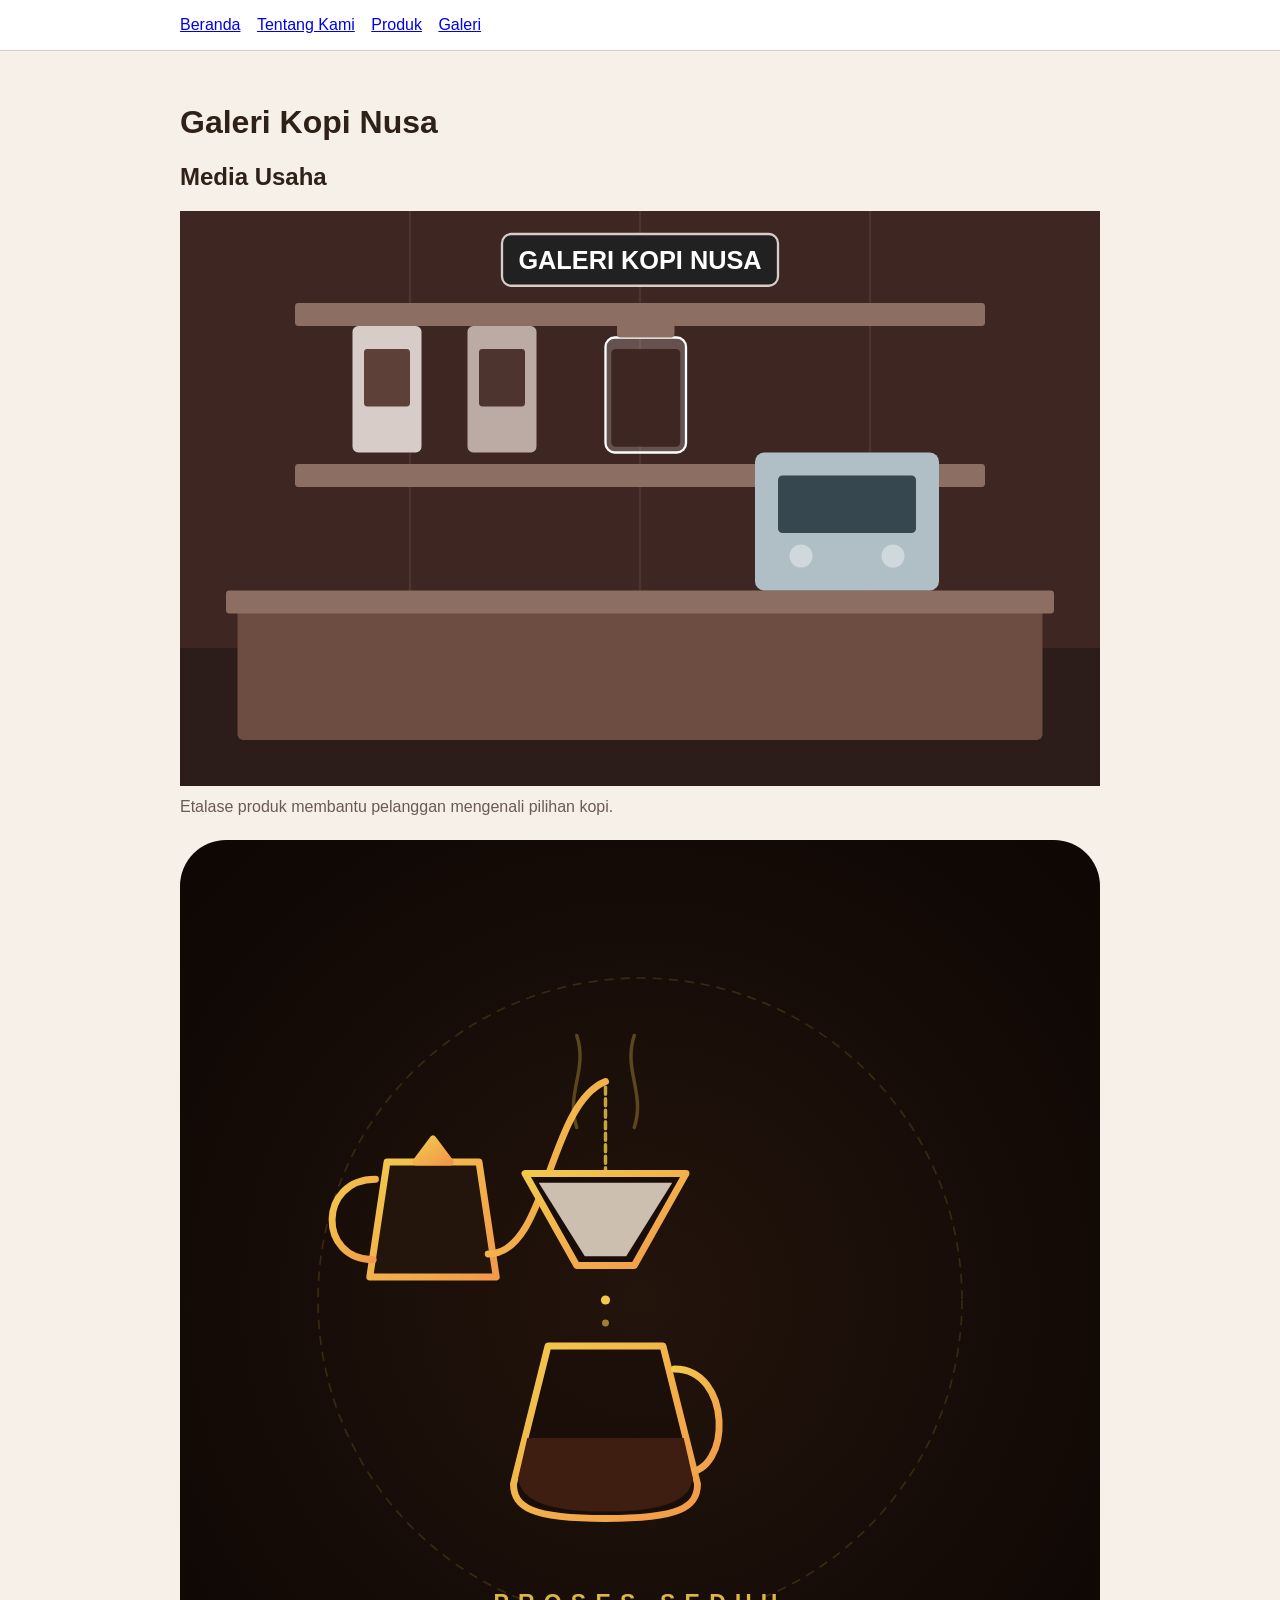
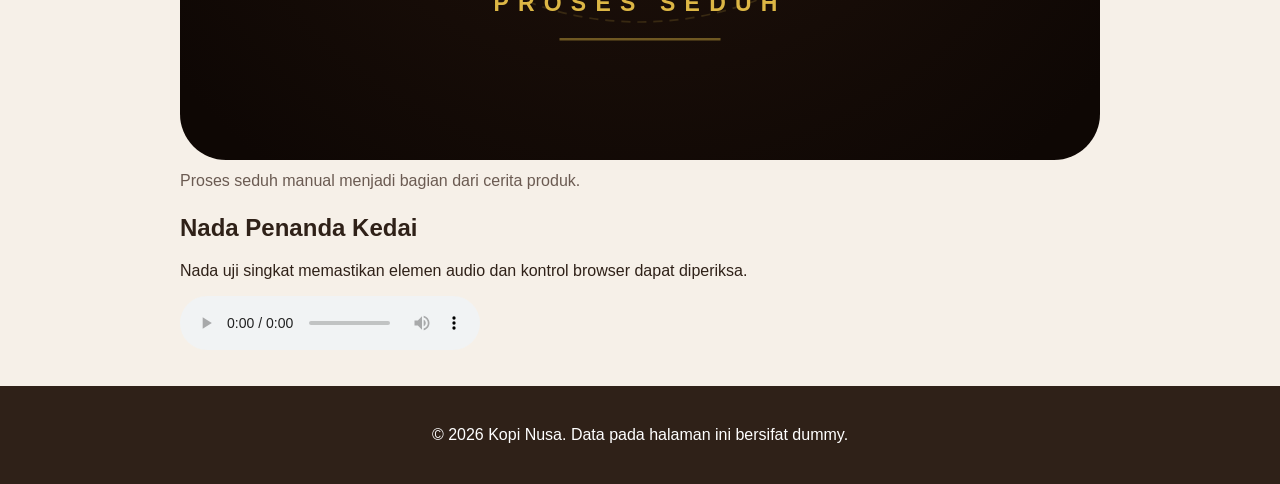
==== galeri.html @ 97c174e5 "feat: tambah medai dan tabel katalog" ====
<!DOCTYPE html>
<html lang="id">
<head>
  <meta charset="utf-8" />
  <meta name="viewport" content="width=device-width, initial-scale=1" />
  <title>Galeri Kopi Nusa - Website UMKM</title>
  <link rel="stylesheet" href="css/style.css">
</head>
<body>
  <a class="skip-link" href="#main">Lompati ke konten utama</a>
  
  <header class="site-header">
    <div class="header-inner">
      <nav class="nav" aria-label="Navigasi utama">
  <ul class="nav-list">
    <li><a href="index.html">Beranda</a></li>
    <li><a href="tentang.html">Tentang Kami</a></li>
    <li><a href="produk.html">Produk</a></li>
    <li><a href="galeri.html">Galeri</a></li>
  </ul>
</nav>
    </div>
  </header>

  <main id="main" class="page">
    <h1>Galeri Kopi Nusa</h1>

    <section aria-labelledby="media-title">
      <h2 id="media-title">Media Usaha</h2>
      <div class="gallery-list">
        <figure class="media-card">
          <img src="assets/images/etalase-kopi.svg" alt="Etalase Kopi Nusa berisi kemasan kopi lokal" />
          <figcaption>Etalase produk membantu pelanggan mengenali pilihan kopi.</figcaption>
        </figure>
        <figure class="media-card">
          <img src="assets/images/proses-seduh.svg" alt="Barista menuang air panas ke dripper kopi" />
          <figcaption>Proses seduh manual menjadi bagian dari cerita produk.</figcaption>
        </figure>
      </div>
    </section>

    <section aria-labelledby="audio-title">
  <h2 id="audio-title">Nada Penanda Kedai</h2>
  <p id="audio-note">Nada uji singkat memastikan elemen audio dan kontrol browser dapat diperiksa.</p>
  
  <audio controls aria-describedby="audio-note">
    <source src="assets/audio/suasana-kedai.mp3" type="audio/mpeg">
    <source src="assets/audio/suasana-kedai.mp3" type="audio/mp3">
    Browser Anda tidak mendukung pemutar audio.
  </audio>
</section>
  </main>

  <footer class="site-footer">
    <p>&copy; 2026 Kopi Nusa. Data pada halaman ini bersifat dummy.</p>
  </footer>
</body>
</html>
---- css/style.css ----
body {
  margin: 0;
  color: #2f2118;
  background: #f6f0e8;
  font-family: Arial, sans-serif;
}

.page {
  max-width: 920px;
  margin: 0 auto;
  padding: 32px 20px;
}

.hero {
  padding: 36px;
  color: white;
  background: #6f3b1f;
  border-radius: 24px;
}

.eyebrow {
  margin: 0 0 8px;
  letter-spacing: 0.14em;
  text-transform: uppercase;
}

.products {
  padding-left: 1.2rem;
}

button {
  padding: 12px 18px;
  color: #2f2118;
  font-weight: 700;
  cursor: pointer;
  background: #ffd166;
  border: 0;
  border-radius: 999px;
}

.skip-link { position: absolute; left: -9999px; padding: 8px 12px; color: white; background: #2f2118; }
.skip-link:focus { top: 8px; left: 8px; }
.site-header { padding: 16px 20px; background: white; border-bottom: 1px solid #dccbbc; }
.nav { max-width: 920px; margin: 0 auto; }
.brand { display: inline-block; margin-bottom: 8px; color: #4b2715; font-weight: 800; text-decoration: none; }
.nav ul { padding: 0; margin: 0; list-style: none; }
.nav li { display: inline-block; margin-right: 12px; }
.nav a[aria-current="page"] { font-weight: 800; }
a:focus-visible,
button:focus-visible { outline: 3px solid #2563eb; outline-offset: 3px; }
.site-footer { padding: 24px 20px; color: white; text-align: center; background: #2f2118; }

img { max-width: 100%; height: auto; }
figure { margin: 0 0 24px; }
figcaption { margin-top: 8px; color: #6b5b52; }
table { width: 100%; border-collapse: collapse; }
caption { margin-bottom: 8px; font-weight: 700; text-align: left; }
th,
td { padding: 10px; text-align: left; border: 1px solid #dccbbc; }
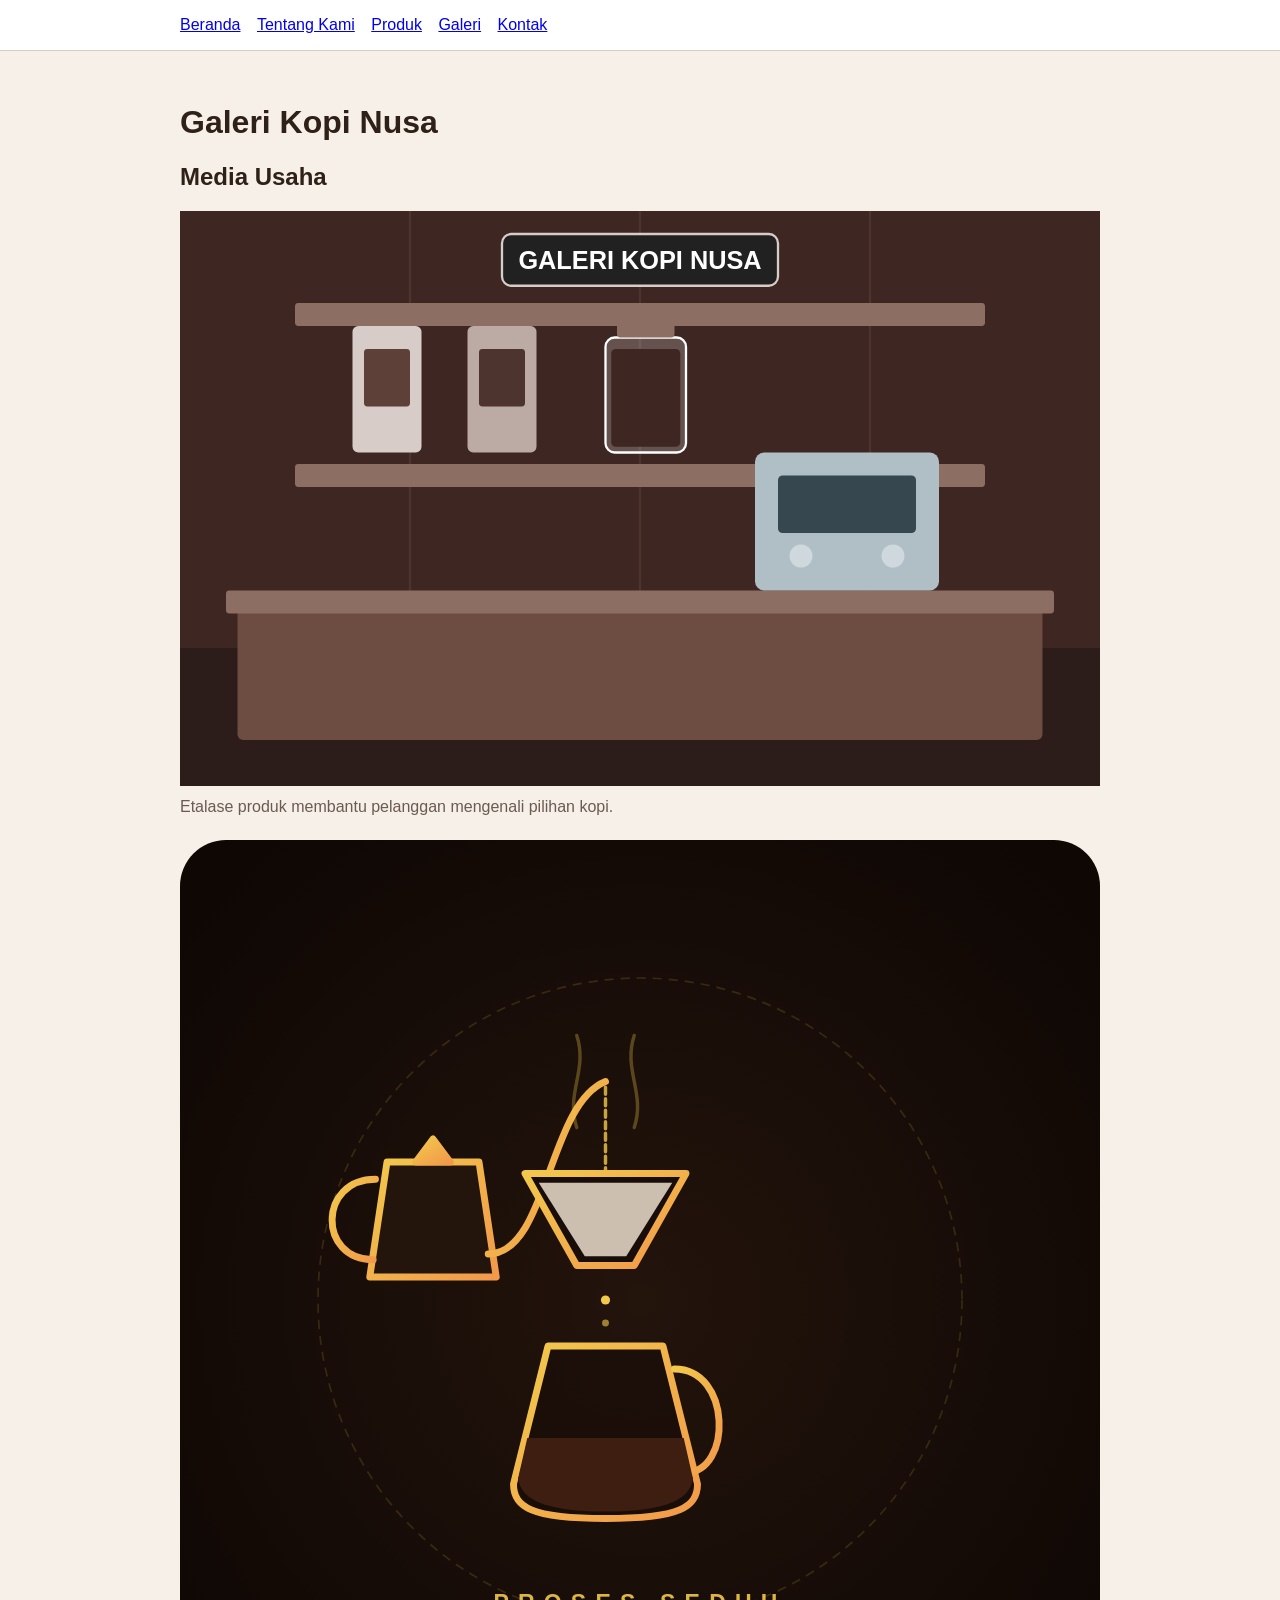
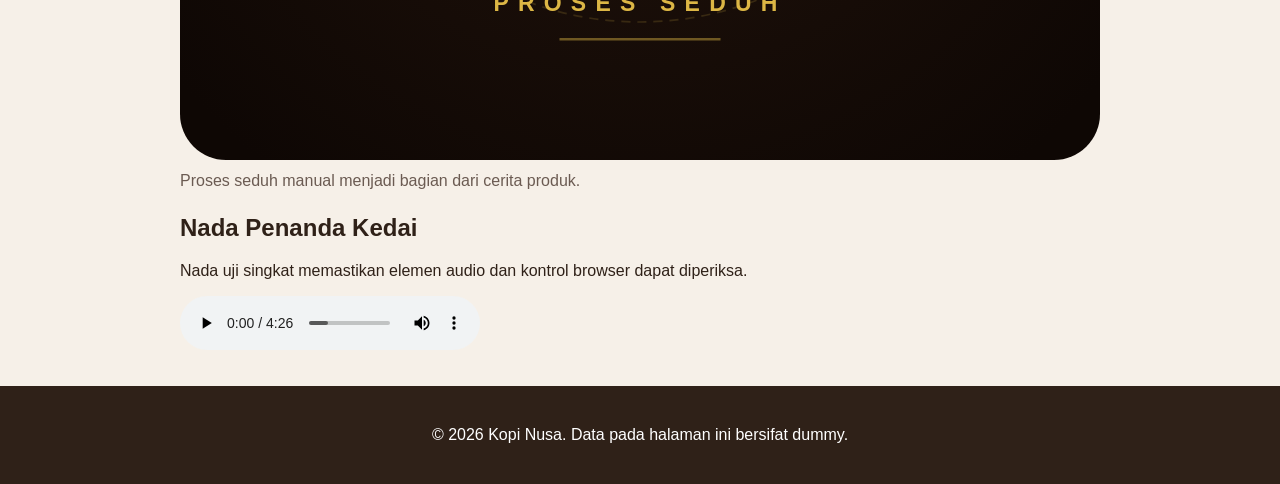
==== commit 1068592b: "feat: tambah form kontak aksesibel dan preview" ====
--- a/galeri.html
+++ b/galeri.html
@@ -17,6 +17,7 @@
     <li><a href="tentang.html">Tentang Kami</a></li>
     <li><a href="produk.html">Produk</a></li>
     <li><a href="galeri.html">Galeri</a></li>
+    <li><a href="kontak.html">Kontak</a></li>
   </ul>
 </nav>
     </div>
@@ -44,8 +45,8 @@
   <p id="audio-note">Nada uji singkat memastikan elemen audio dan kontrol browser dapat diperiksa.</p>
   
   <audio controls aria-describedby="audio-note">
-    <source src="assets/audio/suasana-kedai.mp3" type="audio/mpeg">
-    <source src="assets/audio/suasana-kedai.mp3" type="audio/mp3">
+    <source src="assets/audio/suasana-kopi.mp3" type="audio/mpeg">
+    <source src="assets/audio/suasana-kopi.mp3" type="audio/mp3">
     Browser Anda tidak mendukung pemutar audio.
   </audio>
 </section>
--- a/css/style.css
+++ b/css/style.css
@@ -56,4 +56,9 @@
 table { width: 100%; border-collapse: collapse; }
 caption { margin-bottom: 8px; font-weight: 700; text-align: left; }
 th,
-td { padding: 10px; text-align: left; border: 1px solid #dccbbc; }+td { padding: 10px; text-align: left; border: 1px solid #dccbbc; }
+
+.field { margin-bottom: 16px; }
+.field label { display: block; margin-bottom: 6px; }
+fieldset { margin: 0 0 16px; }
+#preview-form { padding: 16px; white-space: pre-wrap; background: white; border: 1px solid #dccbbc; }
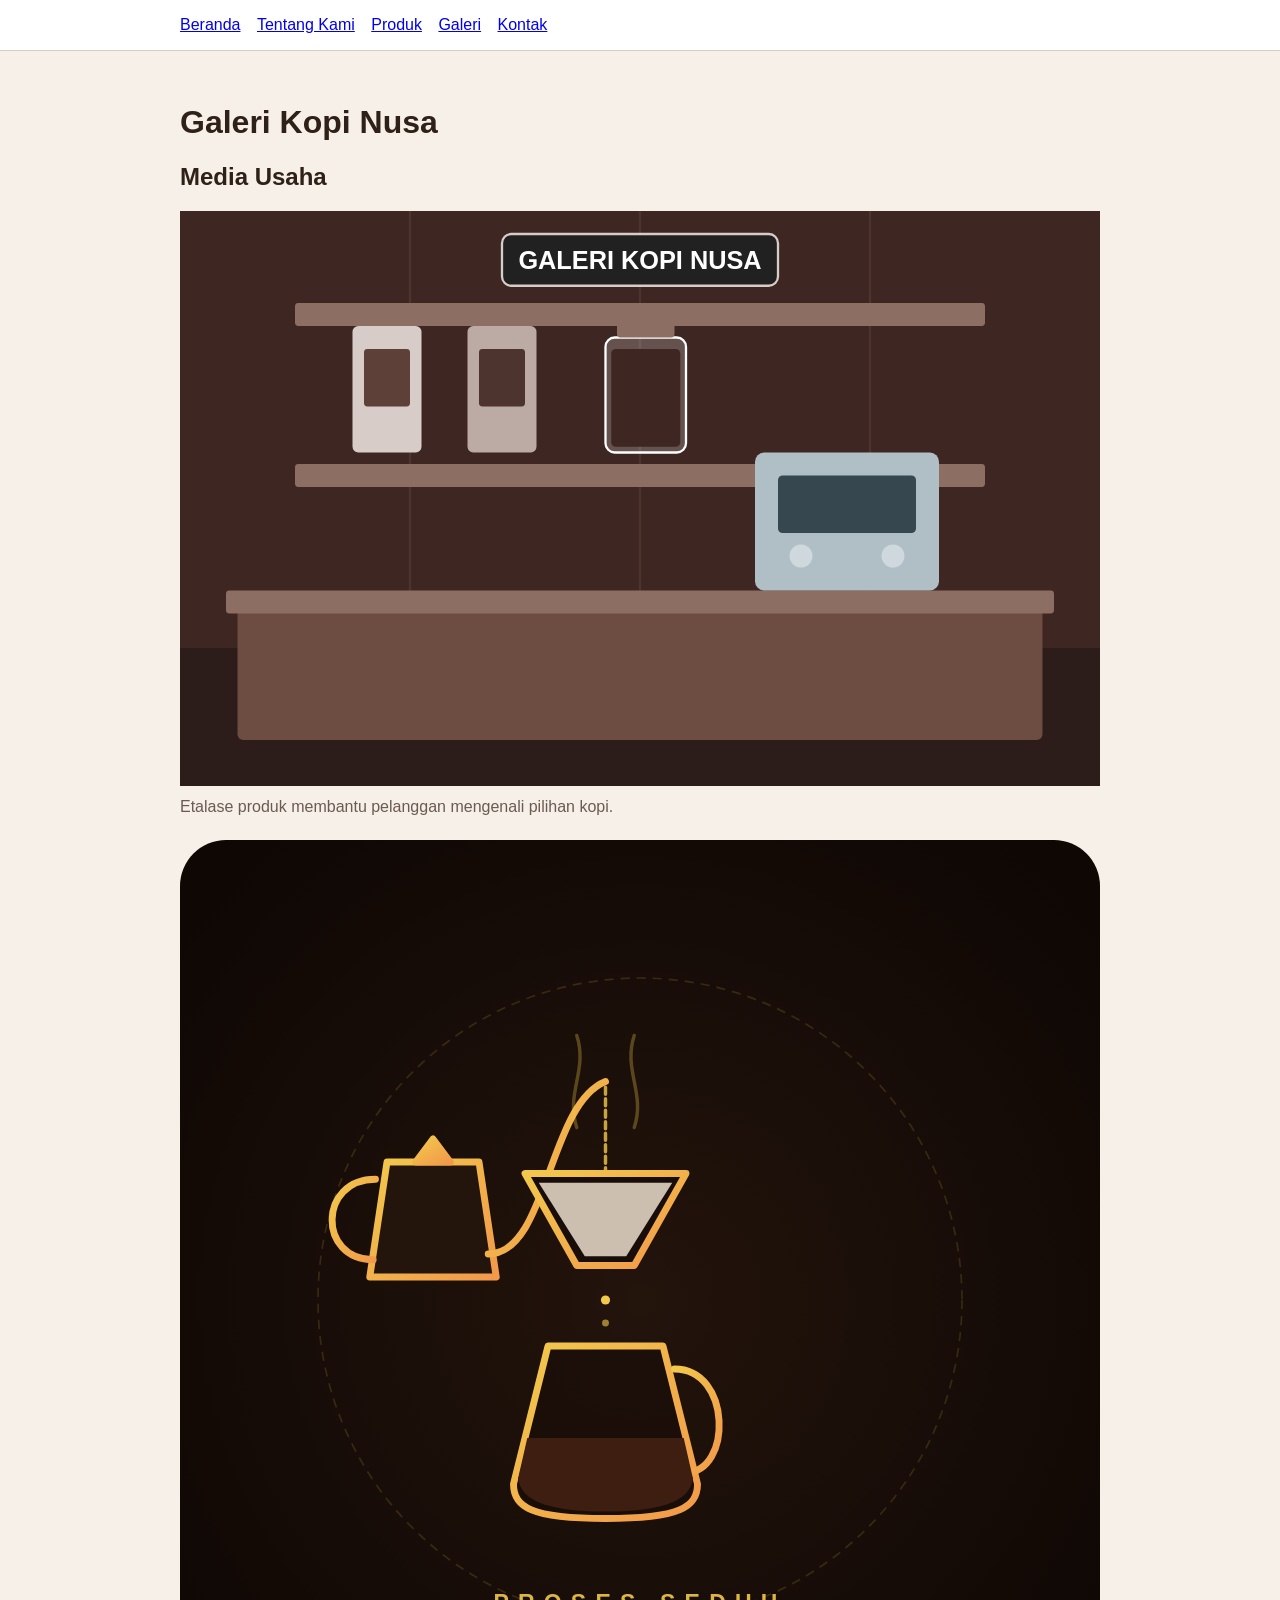
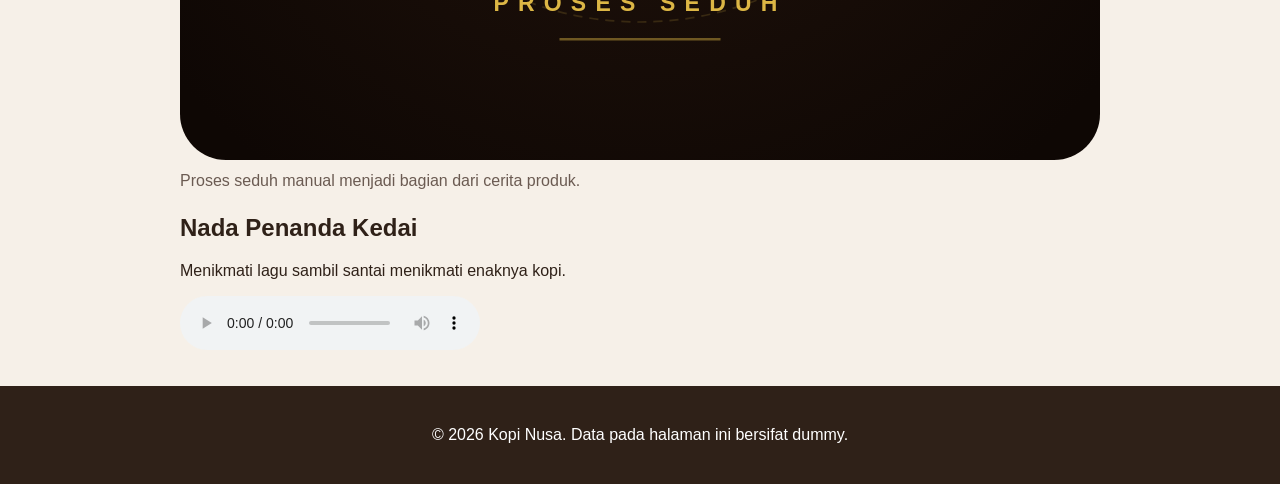
==== commit 958aba68: "feat: tambah media dan tabel katalog" ====
--- a/galeri.html
+++ b/galeri.html
@@ -42,13 +42,13 @@
 
     <section aria-labelledby="audio-title">
   <h2 id="audio-title">Nada Penanda Kedai</h2>
-  <p id="audio-note">Nada uji singkat memastikan elemen audio dan kontrol browser dapat diperiksa.</p>
-  
-  <audio controls aria-describedby="audio-note">
-    <source src="assets/audio/suasana-kopi.mp3" type="audio/mpeg">
-    <source src="assets/audio/suasana-kopi.mp3" type="audio/mp3">
-    Browser Anda tidak mendukung pemutar audio.
-  </audio>
+  <p id="audio-note">Menikmati lagu sambil santai menikmati enaknya kopi.</p>
+
+  <audio controls aria-describedby="audio-note" preload="auto">
+  <source src="assets/audio/suasana-kopi.mp3" type="audio/mpeg">
+  <source src="assets/audio/suasana-kopi.mp3" type="audio/mp3">
+  Browser Anda tidak mendukung pemutar audio.
+</audio>
 </section>
   </main>
 
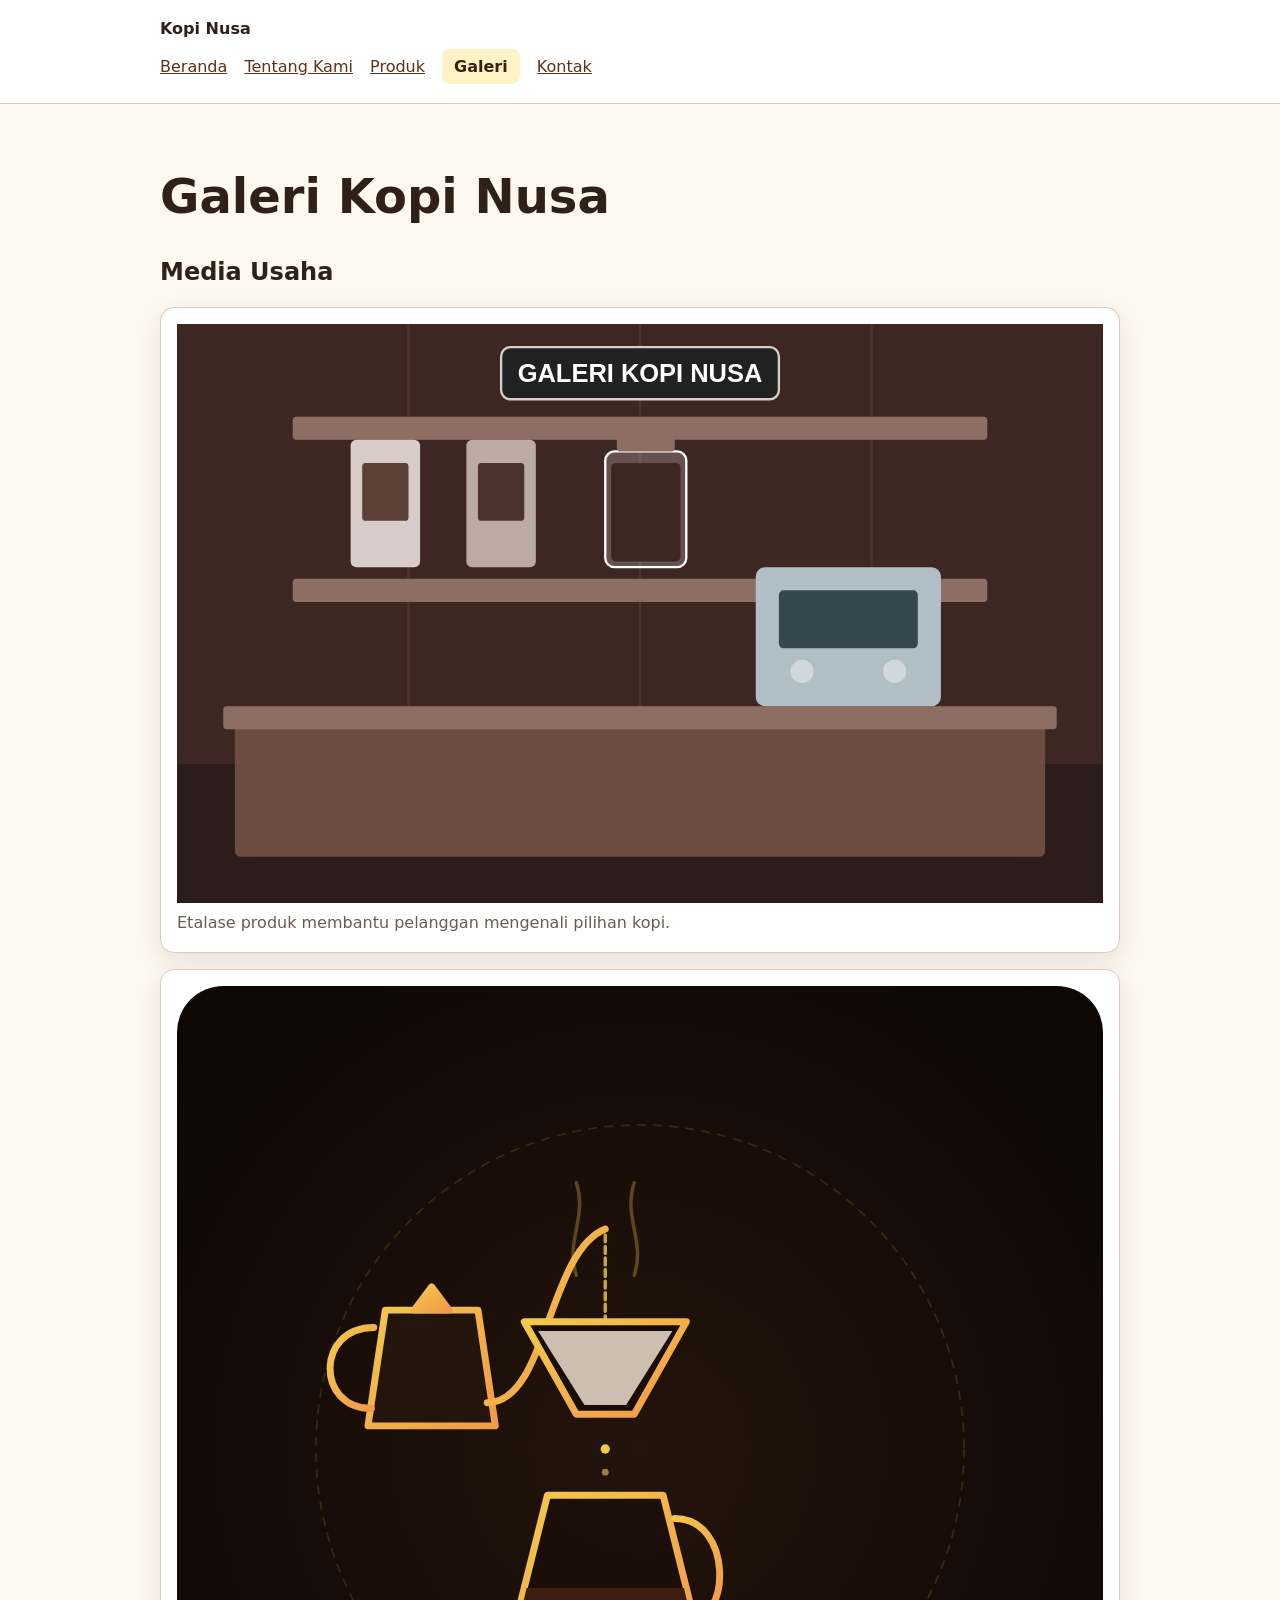
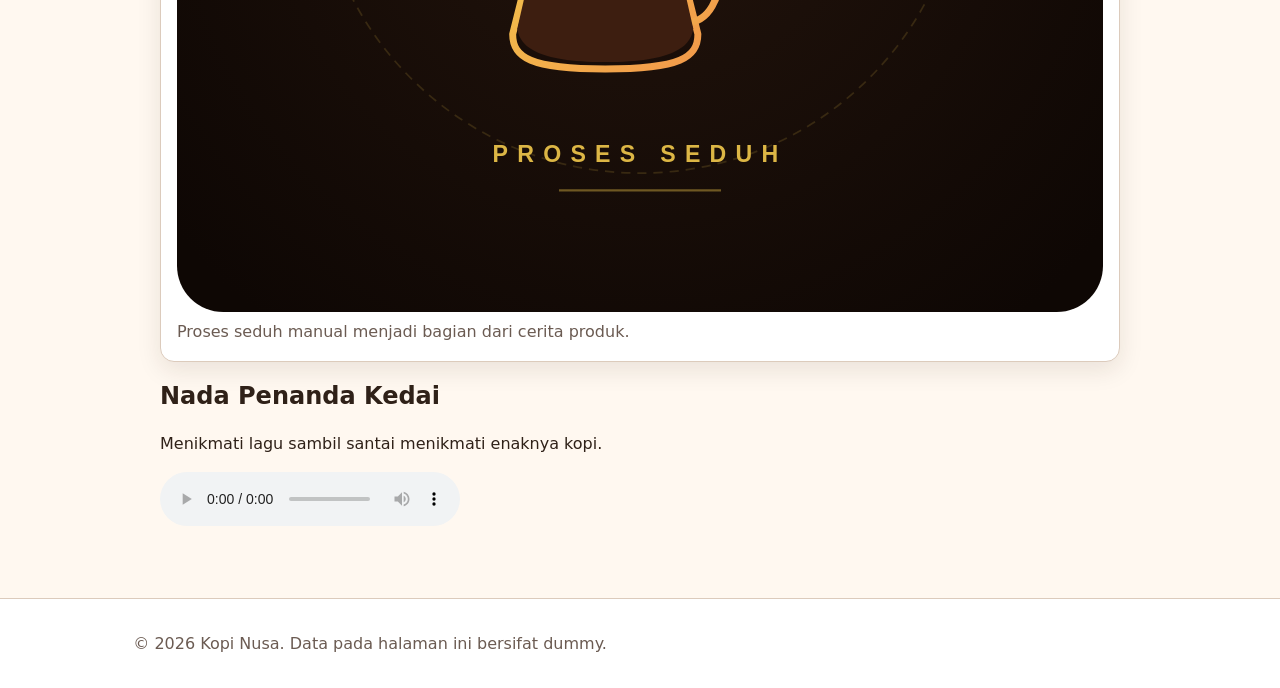
==== commit 98000e90: "feat: bangun fondasi css dan design token" ====
--- a/galeri.html
+++ b/galeri.html
@@ -10,17 +10,16 @@
   <a class="skip-link" href="#main">Lompati ke konten utama</a>
   
   <header class="site-header">
-    <div class="header-inner">
-      <nav class="nav" aria-label="Navigasi utama">
-  <ul class="nav-list">
-    <li><a href="index.html">Beranda</a></li>
-    <li><a href="tentang.html">Tentang Kami</a></li>
-    <li><a href="produk.html">Produk</a></li>
-    <li><a href="galeri.html">Galeri</a></li>
-    <li><a href="kontak.html">Kontak</a></li>
-  </ul>
-</nav>
-    </div>
+    <nav class="nav" aria-label="Navigasi utama">
+      <a class="brand" href="index.html">Kopi Nusa</a>
+      <ul>
+        <li><a href="index.html">Beranda</a></li>
+        <li><a href="tentang.html">Tentang Kami</a></li>
+        <li><a href="produk.html">Produk</a></li>
+        <li><a aria-current="page" href="galeri.html">Galeri</a></li>
+        <li><a href="kontak.html">Kontak</a></li>
+      </ul>
+    </nav>
   </header>
 
   <main id="main" class="page">
@@ -41,15 +40,15 @@
     </section>
 
     <section aria-labelledby="audio-title">
-  <h2 id="audio-title">Nada Penanda Kedai</h2>
-  <p id="audio-note">Menikmati lagu sambil santai menikmati enaknya kopi.</p>
+      <h2 id="audio-title">Nada Penanda Kedai</h2>
+      <p id="audio-note">Menikmati lagu sambil santai menikmati enaknya kopi.</p>
 
-  <audio controls aria-describedby="audio-note" preload="auto">
-  <source src="assets/audio/suasana-kopi.mp3" type="audio/mpeg">
-  <source src="assets/audio/suasana-kopi.mp3" type="audio/mp3">
-  Browser Anda tidak mendukung pemutar audio.
-</audio>
-</section>
+      <audio controls aria-describedby="audio-note" preload="auto">
+        <source src="assets/audio/suasana-kopi.mp3" type="audio/mpeg">
+        <source src="assets/audio/suasana-kopi.mp3" type="audio/mp3">
+        Browser Anda tidak mendukung pemutar audio.
+      </audio>
+    </section>
   </main>
 
   <footer class="site-footer">
--- a/css/style.css
+++ b/css/style.css
@@ -1,64 +1,341 @@
+/* ==========================================================================
+   1. REGISTRASI DESIGN TOKENS (VARIABEL CSS)
+   ========================================================================== */
+:root {
+  /* Skema Warna Utama & Netral */
+  --color-primary: #5c3219;
+  --color-primary-strong: #3b1e0e;
+  --color-text: #2f2118;
+  --color-muted: #6b5b52;
+  --color-surface: #ffffff;
+  --color-surface-soft: #fff8f0;
+  --color-border: #dccbbc;
+  --color-focus: #1d4ed8;
+
+  /* Variasi Warna Aksesibilitas & Pesan Status */
+  --color-accent: #d97706;
+  --color-accent-hover: #b45309;
+  --color-success: #15803d;
+  --color-danger: #b91c1c;
+
+  /* Sistem Spacing / Jarak Elemen */
+  --space-1: 0.5rem;
+  --space-2: 0.75rem;
+  --space-3: 1rem;
+  --space-4: 1.5rem;
+  --space-5: 2rem;
+  --space-xl: 3rem;
+
+  /* Sistem Border Radius / Sudut Komponen */
+  --radius-sm: 0.5rem;
+  --radius-md: 0.875rem;
+  --radius-lg: 1.25rem;
+
+  /* Elevasi & Efek Bayangan */
+  --shadow-card: 0 0.5rem 1.5rem rgb(47 33 24 / 0.1);
+}
+
+/* ==========================================================================
+   2. ATURAN DASAR & RESET STYLES
+   ========================================================================== */
+*,
+*::before,
+*::after {
+  box-sizing: border-box;
+}
+
+html {
+  color-scheme: light;
+}
+
 body {
   margin: 0;
-  color: #2f2118;
-  background: #f6f0e8;
-  font-family: Arial, sans-serif;
-}
-
+  color: var(--color-text);
+  background: var(--color-surface-soft);
+  font-family: system-ui, -apple-system, BlinkMacSystemFont, "Segoe UI", sans-serif;
+  font-size: 1rem;
+  line-height: 1.6;
+}
+
+img {
+  max-width: 100%;
+  height: auto;
+}
+
+a {
+  color: var(--color-primary);
+}
+
+a:hover {
+  color: var(--color-primary-strong);
+}
+
+/* Aksesibilitas Indikator Fokus Keyboard */
+:focus-visible {
+  outline: 3px solid var(--color-focus);
+  outline-offset: 3px;
+}
+
+.skip-link {
+  position: absolute;
+  top: -5rem;
+  left: var(--space-3);
+  padding: var(--space-2) var(--space-3);
+  color: var(--color-surface);
+  background: var(--color-text);
+}
+
+.skip-link:focus {
+  top: var(--space-3);
+}
+
+/* ==========================================================================
+   3. KOMPONEN LAYOUT UTAMA
+   ========================================================================== */
+.site-header,
+.site-footer {
+  padding: var(--space-3) var(--space-4);
+  background: var(--color-surface);
+  border-bottom: 1px solid var(--color-border);
+}
+
+.site-footer {
+  margin-top: var(--space-5);
+  color: var(--color-muted);
+  text-align: center;
+  border-top: 1px solid var(--color-border);
+  border-bottom: 0;
+}
+
+.nav,
 .page {
-  max-width: 920px;
-  margin: 0 auto;
-  padding: 32px 20px;
+  width: min(100% - 2rem, 60rem);
+  margin-inline: auto;
+}
+
+.brand {
+  display: inline-block;
+  margin-bottom: var(--space-2);
+  color: var(--color-text);
+  font-weight: 800;
+  text-decoration: none;
+}
+
+.nav ul {
+  padding: 0;
+  margin: 0;
+  list-style: none;
+}
+
+.nav li {
+  display: inline-block;
+  margin: 0 var(--space-2) var(--space-1) 0;
+}
+
+.nav a[aria-current="page"] {
+  padding: var(--space-1) var(--space-2);
+  color: var(--color-primary-strong);
+  font-weight: 700;
+  text-decoration: none;
+  background: #fef3c7;
+  border-radius: var(--radius-sm);
+}
+
+.page {
+  padding-block: var(--space-5);
 }
 
 .hero {
-  padding: 36px;
-  color: white;
-  background: #6f3b1f;
-  border-radius: 24px;
+  padding: var(--space-xl);
+  color: var(--color-surface);
+  background: var(--color-primary);
+  border-radius: var(--radius-lg);
+}
+
+/* ==========================================================================
+   4. TIPOGRAFI & TEKS
+   ========================================================================== */
+h1,
+h2,
+h3 {
+  line-height: 1.2;
+  text-wrap: balance;
+}
+
+h1 {
+  font-size: clamp(2rem, 6vw, 3rem);
+}
+
+p,
+li {
+  max-width: 68ch;
 }
 
 .eyebrow {
-  margin: 0 0 8px;
-  letter-spacing: 0.14em;
+  color: var(--color-primary);
+  font-weight: 800;
+  letter-spacing: 0.08em;
   text-transform: uppercase;
 }
 
-.products {
-  padding-left: 1.2rem;
-}
-
+.hero .eyebrow {
+  color: #fef3c7;
+}
+
+.price {
+  color: var(--color-primary-strong);
+  font-weight: 800;
+}
+
+/* ==========================================================================
+   5. STYLING TOMBOL & SPESIFISITAS (CASCADE)
+   ========================================================================== */
+/* Style Tombol Default / Global */
+.button,
 button {
-  padding: 12px 18px;
-  color: #2f2118;
+  display: inline-block;
+  padding: var(--space-2) var(--space-3);
+  color: var(--color-surface);
+  font: inherit;
   font-weight: 700;
+  text-decoration: none;
   cursor: pointer;
-  background: #ffd166;
+  background: var(--color-primary);
   border: 0;
-  border-radius: 999px;
-}
-
-.skip-link { position: absolute; left: -9999px; padding: 8px 12px; color: white; background: #2f2118; }
-.skip-link:focus { top: 8px; left: 8px; }
-.site-header { padding: 16px 20px; background: white; border-bottom: 1px solid #dccbbc; }
-.nav { max-width: 920px; margin: 0 auto; }
-.brand { display: inline-block; margin-bottom: 8px; color: #4b2715; font-weight: 800; text-decoration: none; }
-.nav ul { padding: 0; margin: 0; list-style: none; }
-.nav li { display: inline-block; margin-right: 12px; }
-.nav a[aria-current="page"] { font-weight: 800; }
-a:focus-visible,
-button:focus-visible { outline: 3px solid #2563eb; outline-offset: 3px; }
-.site-footer { padding: 24px 20px; color: white; text-align: center; background: #2f2118; }
-
-img { max-width: 100%; height: auto; }
-figure { margin: 0 0 24px; }
-figcaption { margin-top: 8px; color: #6b5b52; }
-table { width: 100%; border-collapse: collapse; }
-caption { margin-bottom: 8px; font-weight: 700; text-align: left; }
+  border-radius: var(--radius-sm);
+}
+
+.button:hover,
+button:hover {
+  color: var(--color-surface);
+  background: var(--color-primary-strong);
+}
+
+/* Aturan Khusus Tombol Hero (Uji Coba Specificity DevTools) */
+.hero button {
+  color: var(--color-surface);
+  background: var(--color-accent);
+}
+
+.hero button:hover {
+  background: var(--color-accent-hover);
+}
+
+/* ==========================================================================
+   6. ELEMEN CARD, TABEL, DAN FORMULIR
+   ========================================================================== */
+.product-card,
+.media-card,
+table,
+form {
+  margin-block: var(--space-3);
+  padding: var(--space-3);
+  background: var(--color-surface);
+  border: 1px solid var(--color-border);
+  border-radius: var(--radius-md);
+  box-shadow: var(--shadow-card);
+}
+
+figure {
+  margin-inline: 0;
+}
+
+figcaption,
+caption {
+  color: var(--color-muted);
+}
+
+table {
+  width: 100%;
+  border-collapse: collapse;
+  border-radius: 0;
+}
+
+caption {
+  margin-bottom: var(--space-2);
+  font-weight: 700;
+  text-align: left;
+}
+
 th,
-td { padding: 10px; text-align: left; border: 1px solid #dccbbc; }
-
-.field { margin-bottom: 16px; }
-.field label { display: block; margin-bottom: 6px; }
-fieldset { margin: 0 0 16px; }
-#preview-form { padding: 16px; white-space: pre-wrap; background: white; border: 1px solid #dccbbc; }+td {
+  padding: var(--space-2);
+  text-align: left;
+  border: 1px solid var(--color-border);
+}
+
+th {
+  background: var(--color-surface-soft);
+}
+
+.field {
+  margin-bottom: var(--space-3);
+}
+
+.field label,
+legend {
+  display: block;
+  margin-bottom: var(--space-1);
+  font-weight: 700;
+}
+
+.field input,
+.field select,
+.field textarea {
+  width: 100%;
+  padding: var(--space-2);
+  color: inherit;
+  font: inherit;
+  background: var(--color-surface);
+  border: 1px solid var(--color-border);
+  border-radius: var(--radius-sm);
+}
+
+input[type="radio"],
+input[type="checkbox"] {
+  width: auto;
+}
+
+fieldset {
+  margin: 0 0 var(--space-3);
+  padding: var(--space-3);
+  border: 1px solid var(--color-border);
+  border-radius: var(--radius-sm);
+}
+
+audio {
+  max-width: 100%;
+}
+
+#preview-form {
+  padding: var(--space-3);
+  white-space: pre-wrap;
+  background: var(--color-surface);
+  border: 1px solid var(--color-border);
+  border-radius: var(--radius-sm);
+}
+
+/* ==========================================================================
+   7. KOMPONEN PESAN STATUS INFORMASI
+   ========================================================================== */
+.status-message {
+  display: flex;
+  align-items: center;
+  gap: var(--space-2);
+  padding: var(--space-3);
+  margin-top: var(--space-3);
+  font-weight: 600;
+  border-radius: var(--radius-sm);
+}
+
+.status-success {
+  color: var(--color-success);
+  background: #f0fdf4;
+  border: 1px solid var(--color-success);
+}
+
+.status-danger {
+  color: var(--color-danger);
+  background: #fef2f2;
+  border: 1px solid var(--color-danger);
+}
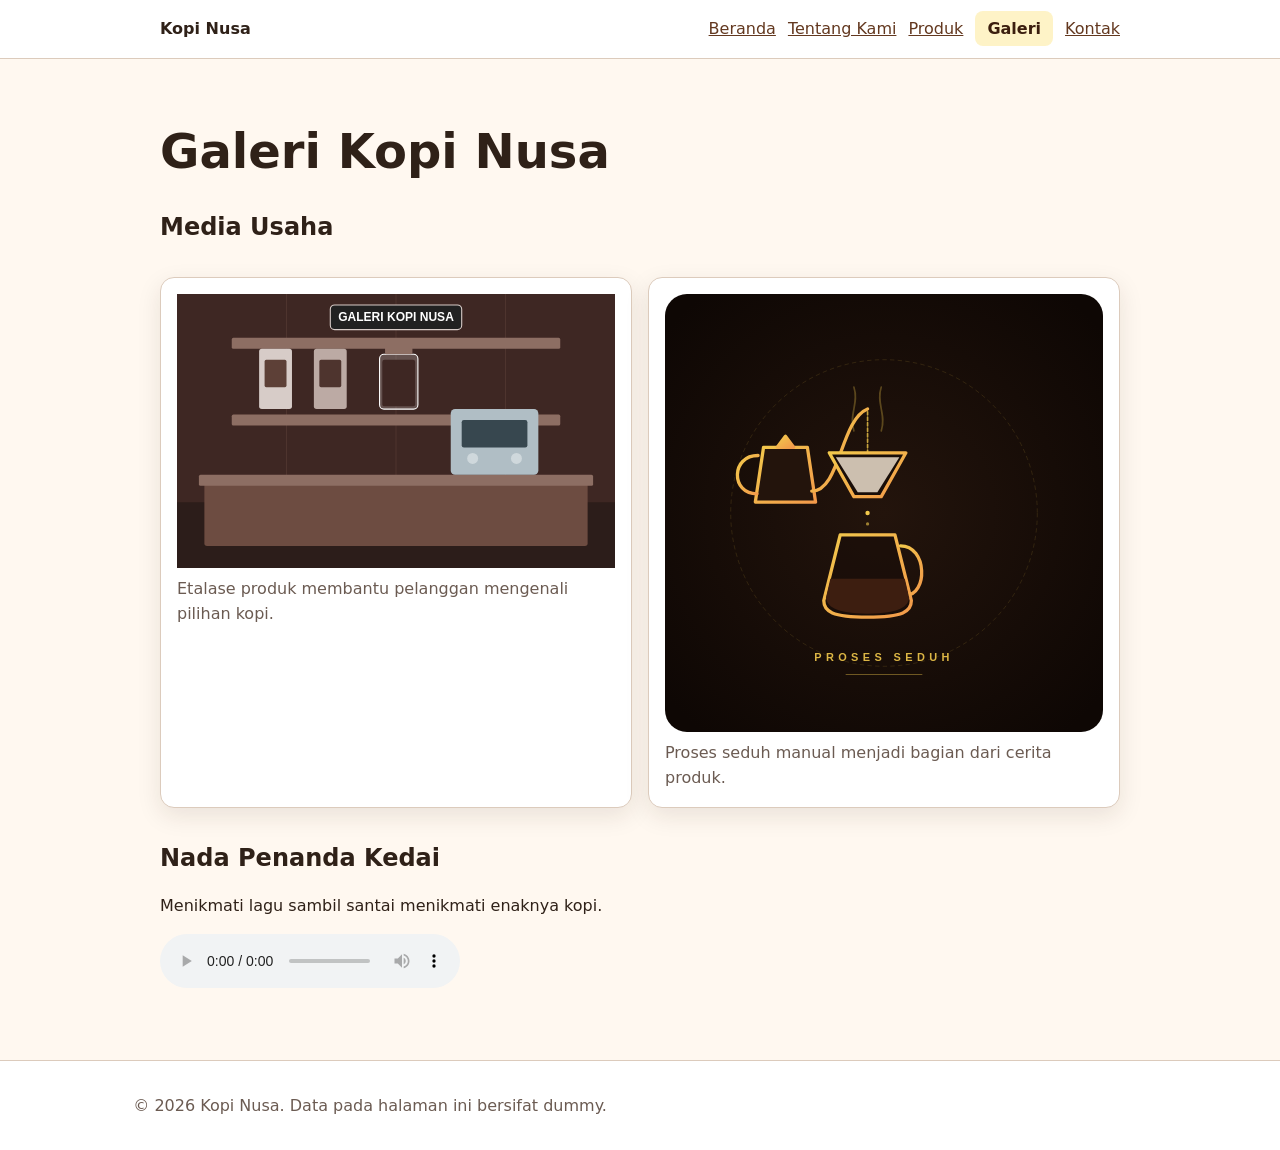
==== commit 65619e63: "feat: bangun layout flexbox dan grid" ====
--- a/galeri.html
+++ b/galeri.html
@@ -27,7 +27,7 @@
 
     <section aria-labelledby="media-title">
       <h2 id="media-title">Media Usaha</h2>
-      <div class="gallery-list">
+      <div class="gallery-grid">
         <figure class="media-card">
           <img src="assets/images/etalase-kopi.svg" alt="Etalase Kopi Nusa berisi kemasan kopi lokal" />
           <figcaption>Etalase produk membantu pelanggan mengenali pilihan kopi.</figcaption>
--- a/css/style.css
+++ b/css/style.css
@@ -3,7 +3,7 @@
    ========================================================================== */
 :root {
   /* Skema Warna Utama & Netral */
-  --color-primary: #5c3219;
+  --color-primary: #63381f;
   --color-primary-strong: #3b1e0e;
   --color-text: #2f2118;
   --color-muted: #6b5b52;
@@ -338,4 +338,82 @@
   color: var(--color-danger);
   background: #fef2f2;
   border: 1px solid var(--color-danger);
-}+}
+
+.nav {
+  display: flex;
+  gap: var(--space-3);
+  align-items: center;
+  justify-content: space-between;
+}
+.brand { margin-bottom: 0; }
+.nav ul { display: flex; gap: var(--space-2); flex-wrap: wrap; }
+.nav li { margin: 0; }
+
+.product-card { display: flex; flex-direction: column; }
+.product-badge {
+  align-self: flex-start;
+  padding: 0.25rem var(--space-2);
+  color: var(--color-primary-strong);
+  font-size: 0.875rem;
+  font-weight: 800;
+  background: #fef3c7;
+  border-radius: 999px;
+}
+.card-actions {
+  display: flex;
+  gap: var(--space-2);
+  align-items: center;
+  flex-wrap: wrap;
+  margin-top: auto;
+}
+
+.hero {
+  display: grid;
+  grid-template-columns: 1.2fr 0.8fr;
+  gap: var(--space-4);
+  align-items: center;
+}
+.hero-image { width: 100%; border-radius: var(--radius-md); }
+
+.product-grid,
+.gallery-grid {
+  display: grid;
+  grid-template-columns: repeat(3, minmax(0, 1fr));
+  gap: var(--space-3);
+}
+.gallery-grid {
+   grid-template-columns: repeat(2, minmax(0, 1fr));
+ }
+
+ /* ==========================================================================
+   TUGAS MANDIRI P06: LAYOUT KONTAK (GRID, FLEXBOX, POSITIONING)
+   ========================================================================== */
+
+/* 1. Grid 2 Kolom untuk memisahkan Form dan Preview Data */
+.contact-grid {
+  display: grid;
+  grid-template-columns: 1.2fr 0.8fr;
+  gap: var(--space-4);
+  align-items: start;
+}
+
+/* 2. Flexbox Kelompok 1: Meratakan Radio/Checkbox dengan Teks */
+fieldset label {
+  display: flex;
+  align-items: center;
+  gap: var(--space-1);
+  margin-bottom: var(--space-1);
+}
+
+/* 3. Flexbox Kelompok 2: Meratakan Ikon Centang dengan Pesan Status */
+.status-message {
+  display: flex;
+  align-items: center;
+  gap: var(--space-2);
+}
+
+/* 4. Positioning Lokal (Containing Block) */
+.contact-info {
+  position: relative;
+}
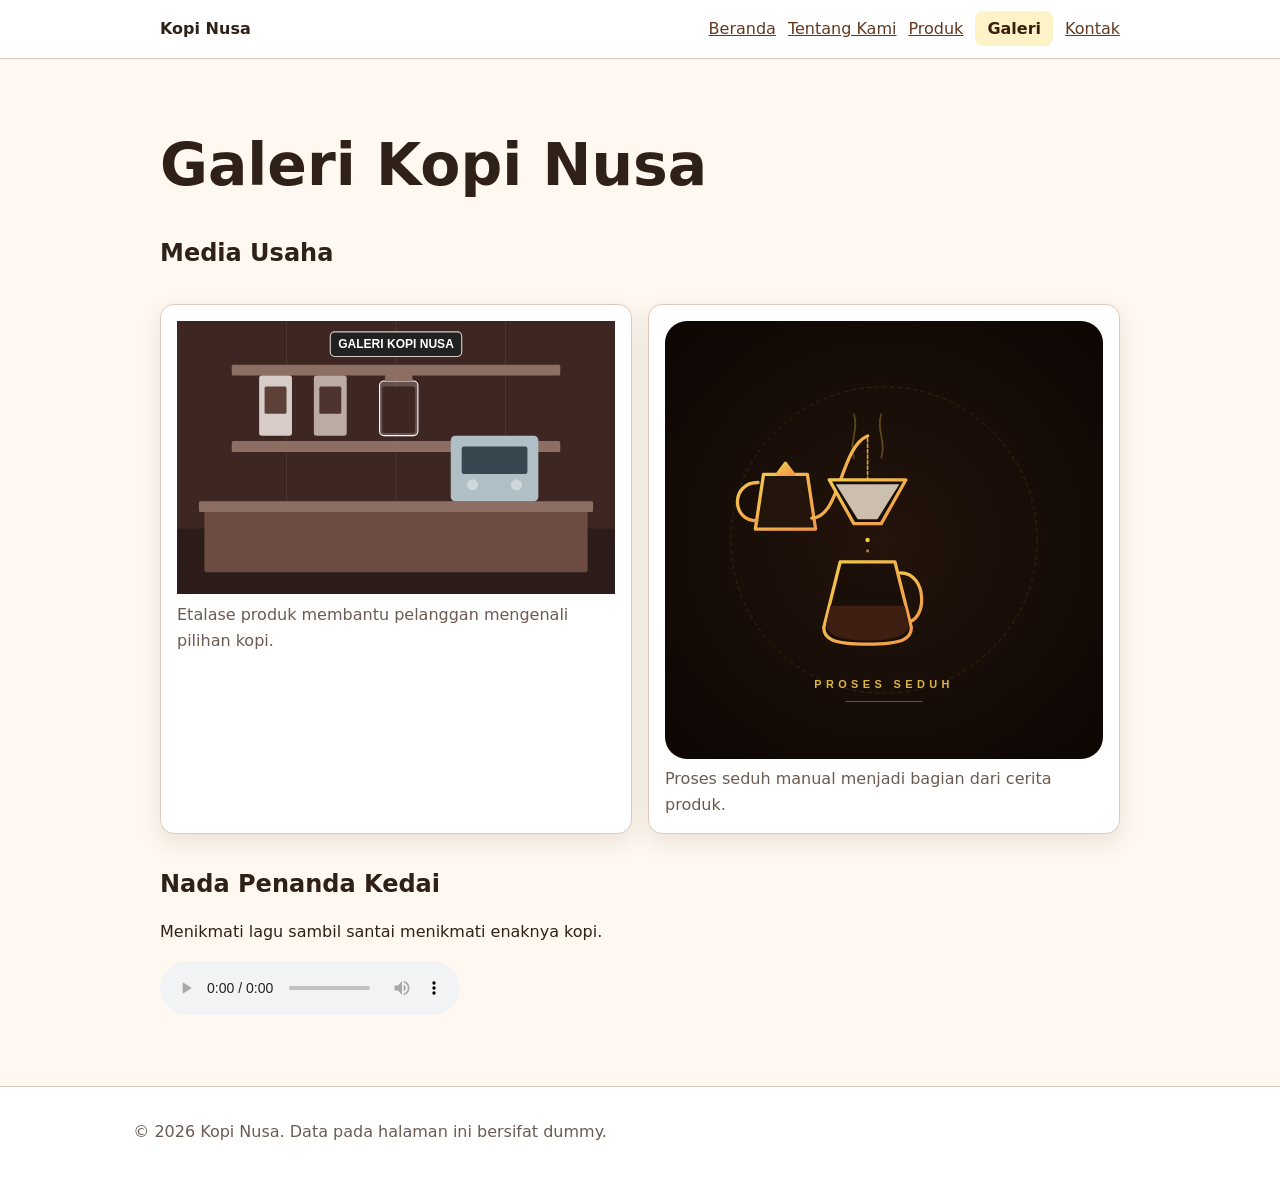
==== commit 4cc2bb54: "feat: terapkan responsive mobile-first" ====
--- a/galeri.html
+++ b/galeri.html
@@ -29,11 +29,11 @@
       <h2 id="media-title">Media Usaha</h2>
       <div class="gallery-grid">
         <figure class="media-card">
-          <img src="assets/images/etalase-kopi.svg" alt="Etalase Kopi Nusa berisi kemasan kopi lokal" />
+          <img src="assets/images/etalase-kopi.svg" width="640" height="360" loading="lazy" alt="Etalase Kopi Nusa berisi kemasan kopi lokal" />
           <figcaption>Etalase produk membantu pelanggan mengenali pilihan kopi.</figcaption>
         </figure>
         <figure class="media-card">
-          <img src="assets/images/proses-seduh.svg" alt="Barista menuang air panas ke dripper kopi" />
+          <img src="assets/images/proses-seduh.svg" width="640" height="360" loading="lazy" alt="Barista menuang air panas ke dripper kopi" />
           <figcaption>Proses seduh manual menjadi bagian dari cerita produk.</figcaption>
         </figure>
       </div>
--- a/css/style.css
+++ b/css/style.css
@@ -115,7 +115,7 @@
 
 .brand {
   display: inline-block;
-  margin-bottom: var(--space-2);
+  margin-bottom: 0;
   color: var(--color-text);
   font-weight: 800;
   text-decoration: none;
@@ -128,8 +128,7 @@
 }
 
 .nav li {
-  display: inline-block;
-  margin: 0 var(--space-2) var(--space-1) 0;
+  margin: 0;
 }
 
 .nav a[aria-current="page"] {
@@ -146,10 +145,13 @@
 }
 
 .hero {
+  display: grid;
   padding: var(--space-xl);
   color: var(--color-surface);
   background: var(--color-primary);
   border-radius: var(--radius-lg);
+  gap: var(--space-4);
+  align-items: center;
 }
 
 /* ==========================================================================
@@ -163,7 +165,7 @@
 }
 
 h1 {
-  font-size: clamp(2rem, 6vw, 3rem);
+  font-size: clamp(2rem, 1.25rem + 3vw, 4rem);
 }
 
 p,
@@ -303,6 +305,13 @@
   border-radius: var(--radius-sm);
 }
 
+fieldset label {
+  display: flex;
+  align-items: center;
+  gap: var(--space-1);
+  margin-bottom: var(--space-1);
+}
+
 audio {
   max-width: 100%;
 }
@@ -340,17 +349,30 @@
   border: 1px solid var(--color-danger);
 }
 
+/* ==========================================================================
+   8. MOBILE-FIRST BASELINE (LANGKAH 4, 5, 6 P07)
+   ========================================================================== */
+/* Navigasi Mobile Baseline */
 .nav {
   display: flex;
+  flex-direction: column;
   gap: var(--space-3);
-  align-items: center;
-  justify-content: space-between;
-}
-.brand { margin-bottom: 0; }
-.nav ul { display: flex; gap: var(--space-2); flex-wrap: wrap; }
-.nav li { margin: 0; }
-
-.product-card { display: flex; flex-direction: column; }
+  align-items: flex-start;
+}
+
+.nav ul {
+  display: flex;
+  flex-direction: column;
+  gap: var(--space-2);
+  flex-wrap: wrap;
+}
+
+/* Product Card */
+.product-card {
+  display: flex;
+  flex-direction: column;
+}
+
 .product-badge {
   align-self: flex-start;
   padding: 0.25rem var(--space-2);
@@ -360,6 +382,7 @@
   background: #fef3c7;
   border-radius: 999px;
 }
+
 .card-actions {
   display: flex;
   gap: var(--space-2);
@@ -368,52 +391,80 @@
   margin-top: auto;
 }
 
+/* Grid Baseline 1 Kolom */
 .hero {
-  display: grid;
-  grid-template-columns: 1.2fr 0.8fr;
-  gap: var(--space-4);
-  align-items: center;
-}
-.hero-image { width: 100%; border-radius: var(--radius-md); }
+  grid-template-columns: 1fr;
+}
+
+.hero-image {
+  width: 100%;
+  border-radius: var(--radius-md);
+}
 
 .product-grid,
-.gallery-grid {
-  display: grid;
-  grid-template-columns: repeat(3, minmax(0, 1fr));
-  gap: var(--space-3);
-}
-.gallery-grid {
-   grid-template-columns: repeat(2, minmax(0, 1fr));
- }
-
- /* ==========================================================================
-   TUGAS MANDIRI P06: LAYOUT KONTAK (GRID, FLEXBOX, POSITIONING)
-   ========================================================================== */
-
-/* 1. Grid 2 Kolom untuk memisahkan Form dan Preview Data */
+.gallery-grid,
 .contact-grid {
   display: grid;
-  grid-template-columns: 1.2fr 0.8fr;
-  gap: var(--space-4);
-  align-items: start;
-}
-
-/* 2. Flexbox Kelompok 1: Meratakan Radio/Checkbox dengan Teks */
-fieldset label {
-  display: flex;
-  align-items: center;
-  gap: var(--space-1);
-  margin-bottom: var(--space-1);
-}
-
-/* 3. Flexbox Kelompok 2: Meratakan Ikon Centang dengan Pesan Status */
-.status-message {
-  display: flex;
-  align-items: center;
-  gap: var(--space-2);
-}
-
-/* 4. Positioning Lokal (Containing Block) */
+  grid-template-columns: 1fr;
+  gap: var(--space-3);
+}
+
 .contact-info {
   position: relative;
 }
+
+/* Overflow Tabel Aksesibel */
+.table-scroll {
+  max-width: 100%;
+  overflow-x: auto;
+}
+
+.table-scroll:focus-visible {
+  outline: 3px solid var(--color-focus);
+  outline-offset: 2px;
+}
+
+.table-scroll table {
+  min-width: 40rem;
+}
+
+/* ==========================================================================
+   9. BREAKPOINT BERBASIS KONTEN (LANGKAH 7 P07)
+   ========================================================================== */
+@media (min-width: 42rem) {
+  .nav ul {
+    flex-direction: row;
+  }
+
+  .gallery-grid {
+    grid-template-columns: repeat(2, minmax(0, 1fr));
+  }
+}
+
+@media (min-width: 48rem) {
+  .hero {
+    grid-template-columns: 1.2fr 0.8fr;
+  }
+
+  .product-grid {
+    grid-template-columns: repeat(2, minmax(0, 1fr));
+  }
+
+  .contact-grid {
+    grid-template-columns: 1.2fr 0.8fr;
+    gap: var(--space-4);
+    align-items: start;
+  }
+}
+
+@media (min-width: 68rem) {
+  .nav {
+    flex-direction: row;
+    align-items: center;
+    justify-content: space-between;
+  }
+
+  .product-grid {
+    grid-template-columns: repeat(3, minmax(0, 1fr));
+  }
+}
